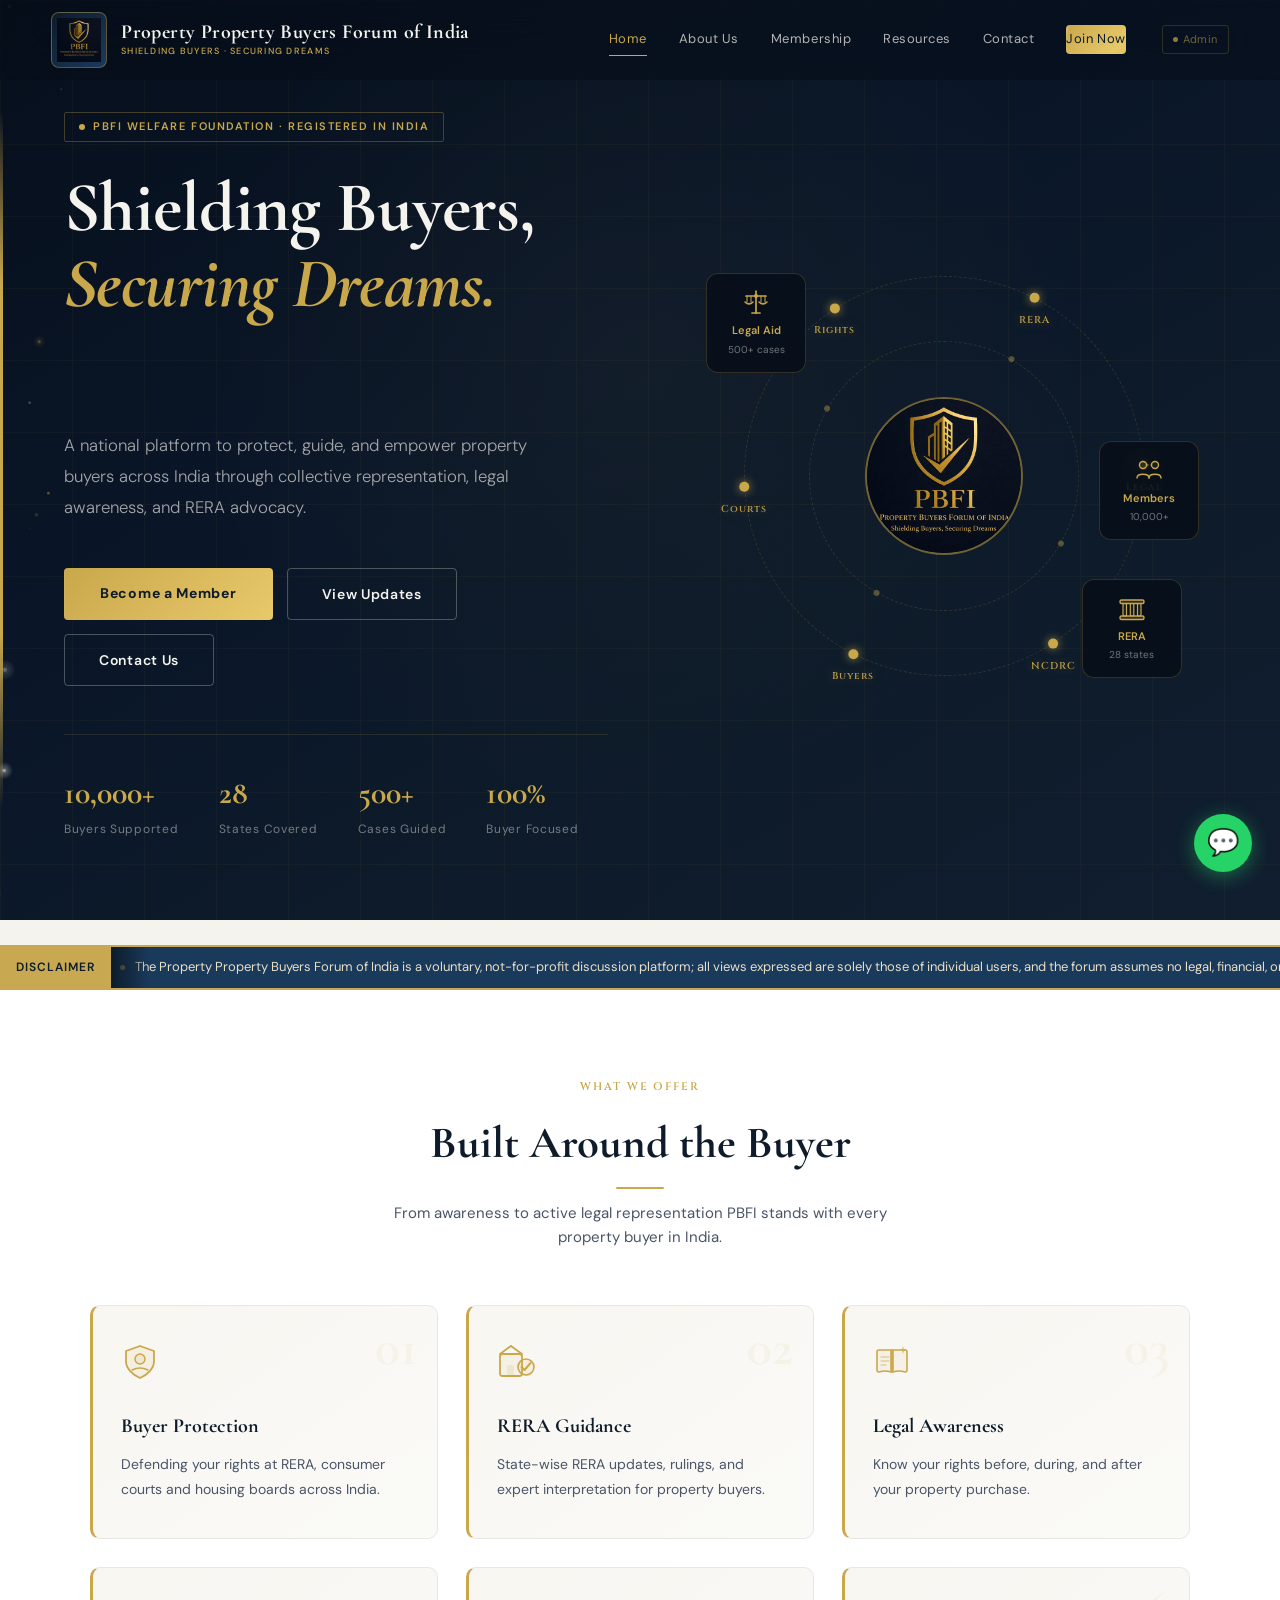
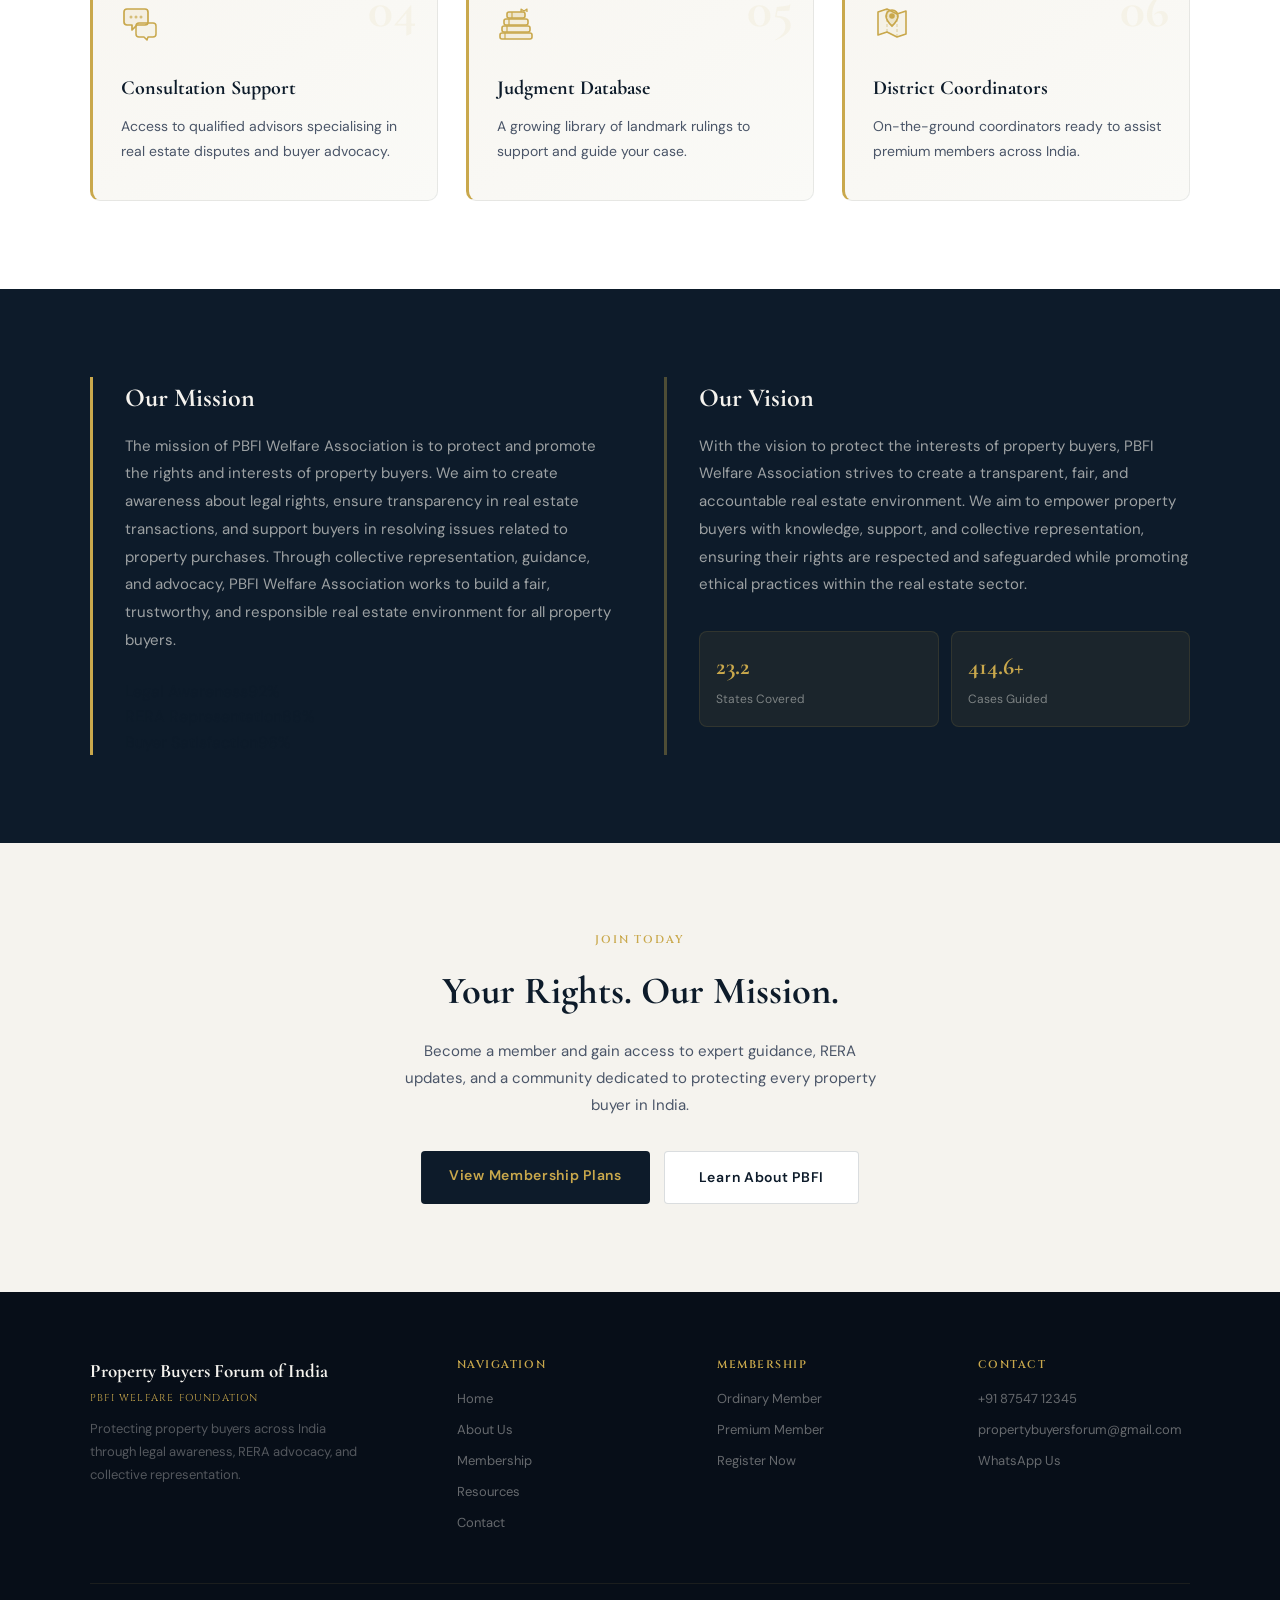
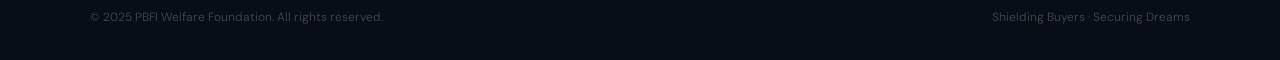
==== index.html @ b0cf288b "fix logo path" ====
<!DOCTYPE html>
<html lang="en">
<head>
  <meta charset="UTF-8">
  <meta name="viewport" content="width=device-width,initial-scale=1.0">
  <title>Property Buyers Forum of India — Shielding Buyers, Securing Dreams | PBFI Welfare Foundation</title>
  <meta name="description" content="Property Buyers Forum of India (PBFI) is India's leading property buyer protection platform. Get RERA guidance, legal awareness, and expert support across 28 states. Join 10,000+ members today.">
  <meta name="keywords" content="buyers forum india, property buyer protection, RERA guidance, real estate legal help, property rights India, PBFI, PBFI welfare foundation, buyer advocacy India">
  <meta name="author" content="PBFI Welfare Foundation">
  <meta name="robots" content="index, follow">
  <link rel="canonical" href="https://www.buyersforumofindia.org/">
  <meta property="og:type" content="website">
  <meta property="og:title" content="Property Buyers Forum of India — Shielding Buyers, Securing Dreams">
  <meta property="og:description" content="India's largest property buyer protection platform. RERA guidance, legal support, and collective representation across 28 states.">
  <meta property="og:url" content="https://www.buyersforumofindia.org/">
  <meta property="og:site_name" content="Property Buyers Forum of India">
  <meta property="og:image" content="https://www.buyersforumofindia.org/images/logo.png">
  <meta name="twitter:card" content="summary_large_image">
  <meta name="twitter:title" content="Property Buyers Forum of India — Shielding Buyers, Securing Dreams">
  <meta name="twitter:description" content="India's largest property buyer protection platform. RERA guidance, legal support across 28 states.">
  <meta name="twitter:image" content="https://www.buyersforumofindia.org/images/logo.png">
  <script type="application/ld+json">
  {"@context":"https://schema.org","@type":"Organization","name":"Property Buyers Forum of India","alternateName":"PBFI","url":"https://www.buyersforumofindia.org","logo":"https://www.buyersforumofindia.org/images/logo.png","description":"India's leading property buyer protection platform providing RERA guidance, legal awareness, and collective representation across 28 states.","foundingDate":"2020","areaServed":"IN","sameAs":[],"contactPoint":{"@type":"ContactPoint","contactType":"Customer Support","telephone":"+91-87547-12345","email":"propertybuyersforum@gmail.com"}}
  </script>
  <link rel="stylesheet" href="style.css">

  <style>
    /* ── HOME PAGE STYLES ── */
    .hero-section{min-height:100vh;display:flex;align-items:center;background:linear-gradient(150deg,#060F1C 0%,#0A1628 40%,#0D1B2A 70%,#111E30 100%);padding:0 clamp(1.5rem,5vw,5rem);position:relative;overflow:hidden}
    #particles-canvas{position:absolute;inset:0;width:100%;height:100%;pointer-events:none;display:block}
    .hero-grid-bg{position:absolute;inset:0;opacity:0.04;background-image:linear-gradient(rgba(201,168,76,1) 1px,transparent 1px),linear-gradient(90deg,rgba(201,168,76,1) 1px,transparent 1px);background-size:72px 72px}
    .hero-gold-bar{position:absolute;left:0;top:12%;bottom:12%;width:3px;background:linear-gradient(180deg,transparent,#C9A84C 25%,#C9A84C 75%,transparent)}
    .hero-inner{width:100%;display:grid;grid-template-columns:1fr 1fr;gap:4rem;align-items:center;padding-top:7rem;padding-bottom:5rem;position:relative;z-index:2}
    .hero-eyebrow{display:inline-flex;align-items:center;gap:8px;border:1px solid rgba(201,168,76,0.3);border-radius:2px;padding:5px 14px;margin-bottom:1.75rem;animation:borderGlow 3s ease-in-out infinite}
    .hero-eyebrow span{width:6px;height:6px;border-radius:50%;background:#C9A84C;animation:pulseDot 2s ease-in-out infinite}
    .hero-eyebrow p{color:#C9A84C;font-size:11px;font-weight:600;letter-spacing:0.14em}
    .hero-title{font-family:'Cormorant Garamond',serif;font-size:clamp(2.6rem,5.5vw,5rem);font-weight:700;color:#F5F3EE;line-height:1.08;letter-spacing:-0.01em;margin-bottom:1.5rem}
    .hero-title-line2{color:#C9A84C;font-style:italic;display:block;min-height:1.2em}
    .cursor{display:inline-block;width:3px;background:#C9A84C;margin-left:2px;animation:blink 0.9s step-end infinite;vertical-align:baseline}
    .hero-subtitle{font-size:clamp(0.92rem,1.5vw,1.05rem);font-weight:300;color:rgba(245,243,238,0.65);line-height:1.85;max-width:500px;margin-bottom:2.75rem}
    .hero-btns{display:flex;gap:14px;flex-wrap:wrap;margin-bottom:3rem}
    .stats-strip{display:flex;gap:2.5rem;flex-wrap:wrap;border-top:1px solid rgba(201,168,76,0.15);padding-top:2rem}
    .stat-value{font-family:'Cormorant Garamond',serif;font-size:clamp(1.6rem,2.5vw,2.2rem);font-weight:700;color:#C9A84C}
    .stat-label{font-size:12px;color:rgba(245,243,238,0.45);letter-spacing:0.06em;margin-top:2px}
    .hero-anim-wrap{display:flex;align-items:center;justify-content:center}
    .hero-anim{position:relative;width:440px;height:440px}
    .ring{position:absolute;top:50%;left:50%;border-radius:50%;border:1px dashed rgba(201,168,76,0.18);transform:translate(-50%,-50%)}
    .ring-outer{width:400px;height:400px}
    .ring-mid{width:270px;height:270px;animation:spinRing 20s linear infinite reverse}
    .ring-dot{position:absolute;width:10px;height:10px;border-radius:50%;background:#C9A84C;top:50%;left:50%;box-shadow:0 0 10px rgba(201,168,76,0.8)}
    .ring-label{position:absolute;top:50%;left:50%;transform:translateX(-50%);font-size:10px;font-weight:600;color:rgba(201,168,76,0.9);letter-spacing:0.1em;white-space:nowrap;margin-top:14px;font-family:'Cinzel',serif;text-shadow:0 0 12px rgba(201,168,76,0.4)}
    .ring-dot-sm{position:absolute;width:6px;height:6px;border-radius:50%;background:rgba(201,168,76,0.4);top:50%;left:50%;transform:translate(-50%,-50%) rotate(var(--angle)) translateY(-135px)}
    .hero-shield{position:absolute;top:50%;left:50%;transform:translate(-50%,-50%);border:2.5px solid rgba(201,168,76,0.55);border-radius:50%;width:158px;height:158px;backdrop-filter:blur(16px);animation:shieldPulse 3.5s ease-in-out infinite,logoFloat 5s ease-in-out infinite;overflow:hidden;background:rgba(7,14,24,0.85);box-shadow:inset 0 0 24px rgba(0,0,0,0.6)}
    .hero-shield img{width:100%;height:100%;object-fit:cover;object-position:center center;border-radius:50%;display:block;filter:brightness(1.05)}
    .float-card{position:absolute;background:rgba(7,14,24,0.88);border:1px solid rgba(201,168,76,0.22);border-radius:12px;padding:14px 18px;text-align:center;backdrop-filter:blur(14px);min-width:100px;transition:border-color 0.3s,box-shadow 0.3s,transform 0.3s}
    .float-card:hover{border-color:rgba(201,168,76,0.6);box-shadow:0 8px 28px rgba(201,168,76,0.2);transform:scale(1.08)!important}
    .float-card-1{top:4%;left:-4%;animation:floatY 4.2s ease-in-out infinite}
    .float-card-2{bottom:4%;right:-4%;animation:floatY 4.2s ease-in-out infinite 1.4s}
    .float-card-3{top:42%;right:-8%;animation:floatY 4.2s ease-in-out infinite 2.8s}
    .float-card-icon{display:flex;align-items:center;justify-content:center;margin-bottom:6px;animation:iconBounce 2.5s ease-in-out infinite}
    .float-card-2 .float-card-icon{animation-delay:0.8s}
    .float-card-3 .float-card-icon{animation-delay:1.6s}

    /* ── ADMIN LINK IN NAVBAR ── */
    .navbar-admin-link {
      display: inline-flex;
      align-items: center;
      gap: 5px;
      color: rgba(201,168,76,0.55) !important;
      font-size: 11px !important;
      font-weight: 600;
      letter-spacing: 0.08em;
      border: 1px solid rgba(201,168,76,0.2);
      border-radius: 3px;
      padding: 5px 10px !important;
      transition: color 0.2s, border-color 0.2s, background 0.2s !important;
      text-decoration: none;
      margin-left: 4px;
    }
    .navbar-admin-link:hover {
      color: #C9A84C !important;
      border-color: rgba(201,168,76,0.5) !important;
      background: rgba(201,168,76,0.07) !important;
    }
    .navbar-admin-dot {
      width: 5px;
      height: 5px;
      border-radius: 50%;
      background: #C9A84C;
      opacity: 0.7;
      display: inline-block;
    }

    /* ── KEYFRAMES needed inline (fallback if animations.js doesn't define them) ── */
    @keyframes borderGlow{0%,100%{border-color:rgba(201,168,76,0.3)}50%{border-color:rgba(201,168,76,0.7)}}
    @keyframes pulseDot{0%,100%{transform:scale(1);opacity:1}50%{transform:scale(1.5);opacity:0.6}}
    @keyframes blink{0%,100%{opacity:1}50%{opacity:0}}
    @keyframes floatY{0%,100%{transform:translateY(0)}50%{transform:translateY(-12px)}}
    @keyframes iconBounce{0%,100%{transform:translateY(0)}50%{transform:translateY(-4px)}}
    @keyframes shieldPulse{0%,100%{box-shadow:0 0 0 0 rgba(201,168,76,0)}50%{box-shadow:0 0 0 12px rgba(201,168,76,0.12)}}
    @keyframes logoFloat{0%,100%{transform:translate(-50%,-50%) translateY(0)}50%{transform:translate(-50%,-50%) translateY(-8px)}}
    @keyframes spinRing{from{transform:translate(-50%,-50%) rotate(0deg)}to{transform:translate(-50%,-50%) rotate(360deg)}}
  </style>
</head>
<body>

<div id="page-transition">
  <div class="pt-logo"><img src="./images/logo.png" alt="PBFI Logo"></div>
  <div class="pt-text">SHIELDING BUYERS · SECURING DREAMS</div>
</div>

<!-- NAVBAR -->
<nav class="navbar">
  <a href="index.html" class="navbar-logo">
    <div class="navbar-logo-icon">
      <img src="./images/logo.png" alt="Property Buyers Forum of India Logo">
    </div>
    <div>
      <div class="navbar-brand-name">Property Property Buyers Forum of India</div>
      <div class="navbar-brand-tag">SHIELDING BUYERS · SECURING DREAMS</div>
    </div>
  </a>
  <div class="navbar-links">
    <a href="index.html" class="active">Home</a>
    <a href="about.html">About Us</a>
    <a href="membership.html">Membership</a>
    <a href="resources.html">Resources</a>
    <a href="contact.html">Contact</a>
    <a href="membership.html" class="navbar-cta">Join Now</a>
    <!-- ── ADMIN BUTTON ── -->
    <a href="admin.html" class="navbar-admin-link" title="Admin Panel">
      <span class="navbar-admin-dot"></span>Admin
    </a>
  </div>
</nav>

<!-- HERO -->
<section class="hero-section">
  <canvas id="particles-canvas"></canvas>
  <div class="hero-grid-bg"></div>
  <div class="hero-gold-bar"></div>

  <div class="hero-inner">
    <div>
      <div class="hero-eyebrow fade-in">
        <span></span><p>PBFI WELFARE FOUNDATION · REGISTERED IN INDIA</p>
      </div>
      <h1 class="hero-title fade-up delay-1">
        Shielding Buyers,<br>
        <em class="hero-title-line2" id="typing-text">Securing Dreams.</em><span class="cursor"></span>
      </h1>
      <p class="hero-subtitle fade-up delay-2">
        A national platform to protect, guide, and empower property buyers across India through collective representation, legal awareness, and RERA advocacy.
      </p>
      <div class="hero-btns fade-up delay-3">
        <a href="membership.html" class="btn btn-gold">Become a Member</a>
        <a href="resources.html" class="btn btn-outline">View Updates</a>
        <a href="contact.html" class="btn btn-outline">Contact Us</a>
      </div>
      <div class="stats-strip fade-up delay-4">
        <div class="stat-item"><div class="stat-value counter" data-target="10000+">0</div><div class="stat-label">Buyers Supported</div></div>
        <div class="stat-item"><div class="stat-value counter" data-target="28">0</div><div class="stat-label">States Covered</div></div>
        <div class="stat-item"><div class="stat-value counter" data-target="500+">0</div><div class="stat-label">Cases Guided</div></div>
        <div class="stat-item"><div class="stat-value counter" data-target="100%">0</div><div class="stat-label">Buyer Focused</div></div>
      </div>
    </div>

    <!-- RIGHT: Orbit with logo -->
    <div class="hero-anim-wrap fade-in delay-3">
      <div class="hero-anim">
        <div class="ring ring-outer">
          <div class="ring-dot" style="--angle:0deg">  <span class="ring-label">RERA</span></div>
          <div class="ring-dot" style="--angle:60deg"> <span class="ring-label">Legal</span></div>
          <div class="ring-dot" style="--angle:120deg"><span class="ring-label">NCDRC</span></div>
          <div class="ring-dot" style="--angle:180deg"><span class="ring-label">Buyers</span></div>
          <div class="ring-dot" style="--angle:240deg"><span class="ring-label">Courts</span></div>
          <div class="ring-dot" style="--angle:300deg"><span class="ring-label">Rights</span></div>
        </div>
        <div class="ring ring-mid">
          <div class="ring-dot-sm" style="--angle:30deg"></div>
          <div class="ring-dot-sm" style="--angle:120deg"></div>
          <div class="ring-dot-sm" style="--angle:210deg"></div>
          <div class="ring-dot-sm" style="--angle:300deg"></div>
        </div>
        <div class="hero-shield">
          <img src="./images/logo.png" alt="PBFI Shield Logo">
        </div>

        <!-- Float Card 1: Legal Aid -->
        <div class="float-card float-card-1">
          <div class="float-card-icon">
            <svg width="28" height="28" viewBox="0 0 28 28" fill="none" xmlns="http://www.w3.org/2000/svg">
              <line x1="14" y1="3" x2="14" y2="25" stroke="#C9A84C" stroke-width="1.7" stroke-linecap="round"/>
              <line x1="4" y1="8" x2="24" y2="8" stroke="#C9A84C" stroke-width="1.7" stroke-linecap="round"/>
              <circle cx="14" cy="8" r="2" fill="#C9A84C"/>
              <line x1="5"  y1="8" x2="5"  y2="14" stroke="#C9A84C" stroke-width="1"/>
              <line x1="9"  y1="8" x2="9"  y2="14" stroke="#C9A84C" stroke-width="1"/>
              <path d="M3 14 Q7 18 11 14" stroke="#C9A84C" stroke-width="1.5" fill="rgba(201,168,76,0.13)" stroke-linecap="round"/>
              <line x1="19" y1="8" x2="19" y2="14" stroke="#C9A84C" stroke-width="1"/>
              <line x1="23" y1="8" x2="23" y2="14" stroke="#C9A84C" stroke-width="1"/>
              <path d="M17 14 Q21 18 25 14" stroke="#C9A84C" stroke-width="1.5" fill="rgba(201,168,76,0.13)" stroke-linecap="round"/>
              <line x1="10" y1="25" x2="18" y2="25" stroke="#C9A84C" stroke-width="1.7" stroke-linecap="round"/>
            </svg>
          </div>
          <div style="font-size:11px;font-weight:600;color:#C9A84C">Legal Aid</div>
          <div style="font-size:10px;color:rgba(245,243,238,0.45);margin-top:2px">500+ cases</div>
        </div>

        <!-- Float Card 2: RERA -->
        <div class="float-card float-card-2">
          <div class="float-card-icon">
            <svg width="28" height="28" viewBox="0 0 28 28" fill="none" xmlns="http://www.w3.org/2000/svg">
              <rect x="2"  y="6"  width="24" height="3.5" rx="1.5" fill="rgba(201,168,76,0.2)" stroke="#C9A84C" stroke-width="1.4"/>
              <rect x="2"  y="22" width="24" height="3.5" rx="1.5" fill="rgba(201,168,76,0.2)" stroke="#C9A84C" stroke-width="1.4"/>
              <rect x="5"  y="9.5" width="3.5" height="12.5" rx="1" fill="rgba(201,168,76,0.1)" stroke="#C9A84C" stroke-width="1.2"/>
              <rect x="12.3" y="9.5" width="3.5" height="12.5" rx="1" fill="rgba(201,168,76,0.1)" stroke="#C9A84C" stroke-width="1.2"/>
              <rect x="19.5" y="9.5" width="3.5" height="12.5" rx="1" fill="rgba(201,168,76,0.1)" stroke="#C9A84C" stroke-width="1.2"/>
            </svg>
          </div>
          <div style="font-size:11px;font-weight:600;color:#C9A84C">RERA</div>
          <div style="font-size:10px;color:rgba(245,243,238,0.45);margin-top:2px">28 states</div>
        </div>

        <!-- Float Card 3: Members -->
        <div class="float-card float-card-3">
          <div class="float-card-icon">
            <svg width="28" height="28" viewBox="0 0 28 28" fill="none" xmlns="http://www.w3.org/2000/svg">
              <circle cx="8" cy="9" r="3.5" stroke="#C9A84C" stroke-width="1.4" fill="rgba(201,168,76,0.1)"/>
              <path d="M2 22 C2 17 14 17 14 22" stroke="#C9A84C" stroke-width="1.4" stroke-linecap="round" fill="none"/>
              <circle cx="20" cy="9" r="3.5" stroke="#C9A84C" stroke-width="1.4" fill="rgba(201,168,76,0.1)"/>
              <path d="M14 22 C14 17 26 17 26 22" stroke="#C9A84C" stroke-width="1.4" stroke-linecap="round" fill="none"/>
              <line x1="11.5" y1="9" x2="16.5" y2="9" stroke="#C9A84C" stroke-width="1" stroke-dasharray="2 2"/>
            </svg>
          </div>
          <div style="font-size:11px;font-weight:600;color:#C9A84C">Members</div>
          <div style="font-size:10px;color:rgba(245,243,238,0.45);margin-top:2px">10,000+</div>
        </div>
      </div>
    </div>
  </div>
</section>

<style>
  .ticker-wrap {
    width: 100%;
    background: #1a3a5c;
    border-top: 2px solid #c8a951;
    border-bottom: 2px solid #c8a951;
    padding: 10px 0;
    overflow: hidden;
    position: relative;
  }
  .ticker-label {
    position: absolute;
    left: 0; top: 0;
    height: 100%;
    background: #c8a951;
    color: #0D1B2A;
    font-size: 12px;
    font-weight: 600;
    letter-spacing: 0.08em;
    padding: 0 16px;
    display: flex;
    align-items: center;
    z-index: 2;
    text-transform: uppercase;
    white-space: nowrap;
  }
  .ticker-fade-left {
    position: absolute;
    left: 110px; top: 0;
    width: 40px; height: 100%;
    background: linear-gradient(to right, #0D1B2A, transparent);
    z-index: 1;
  }
  .ticker-track {
    display: flex;
    white-space: nowrap;
    animation: ticker-scroll 8s linear infinite;
    padding-left: 120px;
  }
  .ticker-track:hover { animation-play-state: paused; }
  .ticker-text {
    font-size: 13px;
    color: #e8dfc8;
    padding-right: 80px;
    display: inline-flex;
    align-items: center;
  }
  .ticker-dot {
    display: inline-block;
    width: 5px; height: 5px;
    background: #c8a951;
    border-radius: 50%;
    margin-right: 10px;
    flex-shrink: 0;
  }
  @keyframes ticker-scroll {
    0%   { transform: translateX(0); }
    100% { transform: translateX(-50%); }
  }
</style>
<br>
<div class="ticker-wrap">
  <div class="ticker-label">Disclaimer</div>
  <div class="ticker-fade-left"></div>
  <div class="ticker-track">
    <span class="ticker-text">
      <span class="ticker-dot"></span>
      The Property Property Buyers Forum of India is a voluntary, not-for-profit discussion platform; all views expressed are solely those of individual users, and the forum assumes no legal, financial, or other liability arising from reliance on such information.
    </span>
    <span class="ticker-text">
      <span class="ticker-dot"></span>
      The Property Property Buyers Forum of India is a voluntary, not-for-profit discussion platform; all views expressed are solely those of individual users, and the forum assumes no legal, financial, or other liability arising from reliance on such information.
    </span>
  </div>
</div>

<!-- WHAT WE OFFER -->
<section class="section section-white">
  <div class="section-inner">
    <div class="section-header reveal">
      <span class="eyebrow">WHAT WE OFFER</span>
      <h2>Built Around the Buyer</h2>
      <p>From awareness to active legal representation PBFI stands with every property buyer in India.</p>
    </div>
    <div class="grid-auto">

      <div class="glow-card card-gold-left reveal reveal-d1">
        <span class="card-num">01</span>
        <div class="card-icon">
          <svg width="38" height="38" viewBox="0 0 38 38" fill="none" xmlns="http://www.w3.org/2000/svg">
            <path d="M19 4 L33 9 V19 C33 27 26 33 19 36 C12 33 5 27 5 19 V9 Z" fill="rgba(201,168,76,0.1)" stroke="#C9A84C" stroke-width="1.8" stroke-linejoin="round"/>
            <circle cx="19" cy="17" r="5" stroke="#C9A84C" stroke-width="1.5" fill="rgba(201,168,76,0.12)"/>
            <path d="M11 28 Q19 24 27 28" stroke="#C9A84C" stroke-width="1.5" stroke-linecap="round" fill="none"/>
          </svg>
        </div>
        <div class="card-title">Buyer Protection</div>
        <p class="card-desc">Defending your rights at RERA, consumer courts and housing boards across India.</p>
      </div>

      <div class="glow-card card-gold-left reveal reveal-d2">
        <span class="card-num">02</span>
        <div class="card-icon">
          <svg width="38" height="38" viewBox="0 0 38 38" fill="none" xmlns="http://www.w3.org/2000/svg">
            <rect x="3"  y="12" width="22" height="22" rx="2.5" fill="rgba(201,168,76,0.08)" stroke="#C9A84C" stroke-width="1.8"/>
            <line x1="3"  y1="12" x2="14" y2="4"  stroke="#C9A84C" stroke-width="1.8" stroke-linecap="round"/>
            <line x1="25" y1="12" x2="14" y2="4"  stroke="#C9A84C" stroke-width="1.8" stroke-linecap="round"/>
            <rect x="10" y="23" width="7"  height="11" rx="1.5" fill="rgba(201,168,76,0.15)"/>
            <circle cx="29" cy="25" r="8" fill="rgba(201,168,76,0.1)" stroke="#C9A84C" stroke-width="1.6"/>
            <path d="M24.5 25 L27.5 28 L33.5 21" stroke="#C9A84C" stroke-width="2" stroke-linecap="round" stroke-linejoin="round" fill="none"/>
          </svg>
        </div>
        <div class="card-title">RERA Guidance</div>
        <p class="card-desc">State-wise RERA updates, rulings, and expert interpretation for property buyers.</p>
      </div>

      <div class="glow-card card-gold-left reveal reveal-d3">
        <span class="card-num">03</span>
        <div class="card-icon">
          <svg width="38" height="38" viewBox="0 0 38 38" fill="none" xmlns="http://www.w3.org/2000/svg">
            <path d="M4 10 Q4 8 6 8 L18 8 L18 30 Q12 28 6 30 Q4 30 4 28 Z" fill="rgba(201,168,76,0.08)" stroke="#C9A84C" stroke-width="1.6" stroke-linejoin="round"/>
            <path d="M34 10 Q34 8 32 8 L20 8 L20 30 Q26 28 32 30 Q34 30 34 28 Z" fill="rgba(201,168,76,0.08)" stroke="#C9A84C" stroke-width="1.6" stroke-linejoin="round"/>
            <line x1="19" y1="8" x2="19" y2="30" stroke="#C9A84C" stroke-width="1.8" stroke-linecap="round"/>
            <line x1="8"  y1="15" x2="16" y2="15" stroke="#C9A84C" stroke-width="1.1" stroke-linecap="round" opacity="0.7"/>
            <line x1="8"  y1="19" x2="16" y2="19" stroke="#C9A84C" stroke-width="1.1" stroke-linecap="round" opacity="0.7"/>
            <line x1="8"  y1="23" x2="13" y2="23" stroke="#C9A84C" stroke-width="1.1" stroke-linecap="round" opacity="0.7"/>
            <path d="M30 4 L31 7 L34 8 L31 9 L30 12 L29 9 L26 8 L29 7 Z" fill="#C9A84C" opacity="0.6"/>
          </svg>
        </div>
        <div class="card-title">Legal Awareness</div>
        <p class="card-desc">Know your rights before, during, and after your property purchase.</p>
      </div>

      <div class="glow-card card-gold-left reveal reveal-d1">
        <span class="card-num">04</span>
        <div class="card-icon">
          <svg width="38" height="38" viewBox="0 0 38 38" fill="none" xmlns="http://www.w3.org/2000/svg">
            <path d="M3 8 Q3 5 6 5 L24 5 Q27 5 27 8 V18 Q27 21 24 21 L16 21 L11 26 L11 21 L6 21 Q3 21 3 18 Z" fill="rgba(201,168,76,0.1)" stroke="#C9A84C" stroke-width="1.7" stroke-linejoin="round"/>
            <path d="M15 22 Q15 19 18 19 L32 19 Q35 19 35 22 V30 Q35 33 32 33 L27 33 L27 33 L26 36 L23 33 L18 33 Q15 33 15 30 Z" fill="rgba(201,168,76,0.06)" stroke="#C9A84C" stroke-width="1.5" stroke-linejoin="round"/>
            <circle cx="10" cy="13" r="1.5" fill="#C9A84C" opacity="0.7"/>
            <circle cx="15" cy="13" r="1.5" fill="#C9A84C" opacity="0.7"/>
            <circle cx="20" cy="13" r="1.5" fill="#C9A84C" opacity="0.7"/>
          </svg>
        </div>
        <div class="card-title">Consultation Support</div>
        <p class="card-desc">Access to qualified advisors specialising in real estate disputes and buyer advocacy.</p>
      </div>

      <div class="glow-card card-gold-left reveal reveal-d2">
        <span class="card-num">05</span>
        <div class="card-icon">
          <svg width="38" height="38" viewBox="0 0 38 38" fill="none" xmlns="http://www.w3.org/2000/svg">
            <rect x="3"  y="29" width="32" height="6" rx="2" fill="rgba(201,168,76,0.12)" stroke="#C9A84C" stroke-width="1.6"/>
            <line x1="8" y1="29" x2="8" y2="35" stroke="#C9A84C" stroke-width="1.2"/>
            <rect x="5"  y="22" width="28" height="6" rx="2" fill="rgba(201,168,76,0.12)" stroke="#C9A84C" stroke-width="1.6"/>
            <line x1="10" y1="22" x2="10" y2="28" stroke="#C9A84C" stroke-width="1.2"/>
            <rect x="7"  y="15" width="24" height="6" rx="2" fill="rgba(201,168,76,0.12)" stroke="#C9A84C" stroke-width="1.6"/>
            <line x1="12" y1="15" x2="12" y2="21" stroke="#C9A84C" stroke-width="1.2"/>
            <rect x="10" y="8"  width="18" height="6" rx="2" fill="rgba(201,168,76,0.22)" stroke="#C9A84C" stroke-width="1.6"/>
            <line x1="15" y1="8" x2="15" y2="14" stroke="#C9A84C" stroke-width="1.2"/>
            <path d="M24 8 L24 5 L27 7 L30 5 L30 8" stroke="#C9A84C" stroke-width="1.2" fill="rgba(201,168,76,0.25)" stroke-linejoin="round"/>
          </svg>
        </div>
        <div class="card-title">Judgment Database</div>
        <p class="card-desc">A growing library of landmark rulings to support and guide your case.</p>
      </div>

      <div class="glow-card card-gold-left reveal reveal-d3">
        <span class="card-num">06</span>
        <div class="card-icon">
          <svg width="38" height="38" viewBox="0 0 38 38" fill="none" xmlns="http://www.w3.org/2000/svg">
            <path d="M5 8 L14 5 L24 10 L33 7 L33 30 L24 33 L14 28 L5 31 Z" fill="rgba(201,168,76,0.07)" stroke="#C9A84C" stroke-width="1.6" stroke-linejoin="round"/>
            <line x1="14" y1="5"  x2="14" y2="28" stroke="#C9A84C" stroke-width="1" stroke-dasharray="3 2" opacity="0.5"/>
            <line x1="24" y1="10" x2="24" y2="33" stroke="#C9A84C" stroke-width="1" stroke-dasharray="3 2" opacity="0.5"/>
            <path d="M19 6 C15.5 6 13 9 13 12 C13 16.5 19 22 19 22 C19 22 25 16.5 25 12 C25 9 22.5 6 19 6 Z" fill="rgba(201,168,76,0.2)" stroke="#C9A84C" stroke-width="1.7"/>
            <circle cx="19" cy="12" r="2.8" fill="#C9A84C"/>
          </svg>
        </div>
        <div class="card-title">District Coordinators</div>
        <p class="card-desc">On-the-ground coordinators ready to assist premium members across India.</p>
      </div>

    </div>
  </div>
</section>

<!-- MISSION & VISION -->
<section class="section section-navy">
  <div class="section-inner">
    <div class="grid-2" style="gap:3rem">
      <div class="reveal reveal-left" style="border-left:3px solid #C9A84C;padding-left:2rem">
        <h3 style="font-family:'Cormorant Garamond',serif;font-size:26px;color:#F5F3EE;margin-bottom:14px">Our Mission</h3>
        <p style="font-size:15px;color:rgba(245,243,238,0.62);line-height:1.85">The mission of PBFI Welfare Association is to protect and promote the rights and interests of property buyers. We aim to create awareness about legal rights, ensure transparency in real estate transactions, and support buyers in resolving issues related to property purchases. Through collective representation, guidance, and advocacy, PBFI Welfare Association works to build a fair, trustworthy, and responsible real estate environment for all property buyers.</p>
        <div style="margin-top:1.5rem">
          <div class="progress-wrap">
            <div class="progress-label"><span>Legal Awareness</span><span>92%</span></div>
            <div class="progress-track"><div class="progress-bar-fill" data-width="92"></div></div>
          </div>
          <div class="progress-wrap">
            <div class="progress-label"><span>RERA Representation</span><span>88%</span></div>
            <div class="progress-track"><div class="progress-bar-fill" data-width="88"></div></div>
          </div>
          <div class="progress-wrap">
            <div class="progress-label"><span>Buyer Satisfaction</span><span>96%</span></div>
            <div class="progress-track"><div class="progress-bar-fill" data-width="96"></div></div>
          </div>
        </div>
      </div>
      <div class="reveal reveal-right" style="border-left:3px solid rgba(201,168,76,0.35);padding-left:2rem">
        <h3 style="font-family:'Cormorant Garamond',serif;font-size:26px;color:#F5F3EE;margin-bottom:14px">Our Vision</h3>
        <p style="font-size:15px;color:rgba(245,243,238,0.62);line-height:1.85">With the vision to protect the interests of property buyers, PBFI Welfare Association strives to create a transparent, fair, and accountable real estate environment. We aim to empower property buyers with knowledge, support, and collective representation, ensuring their rights are respected and safeguarded while promoting ethical practices within the real estate sector.</p>
        <div style="margin-top:2rem;display:grid;grid-template-columns:1fr 1fr;gap:12px">
          <div style="background:rgba(201,168,76,0.08);border-radius:8px;padding:1rem;border:1px solid rgba(201,168,76,0.12)">
            <div style="font-family:'Cormorant Garamond',timserif;font-size:24px;color:#C9A84C;font-weight:700" class="counter" data-target="28">0</div>
            <div style="font-size:12px;color:rgba(245,243,238,0.45);margin-top:4px">States Covered</div>
          </div>
          <div style="background:rgba(201,168,76,0.08);border-radius:8px;padding:1rem;border:1px solid rgba(201,168,76,0.12)">
            <div style="font-family:'Cormorant Garamond',serif;font-size:24px;color:#C9A84C;font-weight:700" class="counter" data-target="500+">0</div>
            <div style="font-size:12px;color:rgba(245,243,238,0.45);margin-top:4px">Cases Guided</div>
          </div>
        </div>
      </div>
    </div>
  </div>
</section>

<!-- CTA -->
<section class="section section-cream">
  <div class="section-inner" style="text-align:center">
    <div class="reveal">
      <span class="eyebrow" style="font-family:'Cinzel',serif;color:#C9A84C;font-size:11px;letter-spacing:0.18em;font-weight:600;display:block;margin-bottom:12px">JOIN TODAY</span>
      <h2 style="font-family:'Cormorant Garamond',serif;font-size:clamp(1.9rem,3vw,3rem);margin-bottom:1rem">Your Rights. Our Mission.</h2>
      <p style="font-size:15px;color:#4A5568;max-width:480px;margin:0 auto 2rem;line-height:1.8">Become a member and gain access to expert guidance, RERA updates, and a community dedicated to protecting every property buyer in India.</p>
      <div style="display:flex;gap:14px;justify-content:center;flex-wrap:wrap">
        <a href="membership.html" class="btn btn-navy">View Membership Plans</a>
        <a href="about.html" class="btn" style="background:#fff;color:#0D1B2A;border:1px solid rgba(13,27,42,0.15);padding:14px 34px;font-size:14px;font-weight:600;border-radius:4px">Learn About PBFI</a>
      </div>
    </div>
  </div>
</section>

<!-- FOOTER -->
<footer class="footer">
  <div class="footer-top">
    <div>
      <div class="footer-brand-name">Property Buyers Forum of India</div>
      <span class="footer-brand-tag">PBFI WELFARE FOUNDATION</span>
      <p class="footer-brand-desc">Protecting property buyers across India through legal awareness, RERA advocacy, and collective representation.</p>
    </div>
    <div class="footer-col"><h5>Navigation</h5><a href="index.html">Home</a><a href="about.html">About Us</a><a href="membership.html">Membership</a><a href="resources.html">Resources</a><a href="contact.html">Contact</a></div>
    <div class="footer-col"><h5>Membership</h5><a href="membership.html">Ordinary Member</a><a href="membership.html">Premium Member</a><a href="membership.html#register">Register Now</a></div>
    <div class="footer-col"><h5>Contact</h5><a href="tel:+918754712345">+91 87547 12345</a><a href="mailto:propertybuyersforum@gmail.com">propertybuyersforum@gmail.com</a><a href="https://wa.me/918754712345" target="_blank">WhatsApp Us</a></div>
  </div>
  <div class="footer-bottom">
    <span>© 2025 PBFI Welfare Foundation. All rights reserved.</span>
    <span>Shielding Buyers · Securing Dreams</span>
  </div>
</footer>

<a href="https://wa.me/918754712345" class="whatsapp-float" target="_blank" aria-label="Chat on WhatsApp">💬</a>

<!-- ══════════════════════════════════════════
     PERSISTENT PARTICLE ENGINE
     Runs its own RAF loop — never stops.
     Falls back gracefully if animations.js
     also tries to draw particles (it checks
     for an existing loop via window._PBFIPFX).
═══════════════════════════════════════════ -->
<script>
(function () {
  'use strict';

  var canvas = document.getElementById('particles-canvas');
  if (!canvas) return;
  var ctx = canvas.getContext('2d');

  /* ── Resize ── */
  function resize() {
    canvas.width  = canvas.offsetWidth  || window.innerWidth;
    canvas.height = canvas.offsetHeight || window.innerHeight;
  }
  resize();
  window.addEventListener('resize', resize);

  /* ── Particle config ── */
  var PARTICLE_COUNT = 90;
  var GOLD = 'rgba(201,168,76,';
  var particles = [];

  function randomBetween(a, b) { return a + Math.random() * (b - a); }

  function Particle() {
    this.reset(true);
  }

  Particle.prototype.reset = function (randomY) {
    this.x     = randomBetween(0, canvas.width);
    this.y     = randomY ? randomBetween(0, canvas.height) : canvas.height + 4;
    this.r     = randomBetween(0.8, 2.4);
    this.speed = randomBetween(0.18, 0.55);
    this.drift = randomBetween(-0.15, 0.15);
    this.alpha = randomBetween(0.08, 0.55);
    this.fade  = randomBetween(0.001, 0.004) * (Math.random() > 0.5 ? 1 : -1);
    this.minA  = 0.05;
    this.maxA  = 0.6;
  };

  Particle.prototype.update = function () {
    this.y     -= this.speed;
    this.x     += this.drift;
    this.alpha += this.fade;
    if (this.alpha > this.maxA || this.alpha < this.minA) this.fade *= -1;
    if (this.y < -6) this.reset(false);
  };

  Particle.prototype.draw = function () {
    ctx.beginPath();
    ctx.arc(this.x, this.y, this.r, 0, Math.PI * 2);
    ctx.fillStyle = GOLD + this.alpha + ')';
    ctx.fill();
  };

  /* ── Initialise pool ── */
  for (var i = 0; i < PARTICLE_COUNT; i++) {
    particles.push(new Particle());
  }

  /* ── Render loop — uses RAF so it always matches display refresh ── */
  function loop() {
    ctx.clearRect(0, 0, canvas.width, canvas.height);
    for (var j = 0; j < particles.length; j++) {
      particles[j].update();
      particles[j].draw();
    }
    requestAnimationFrame(loop);
  }

  /* Flag so external scripts know the loop is already running */
  window._PBFIPFX = true;
  loop();
})();
</script>

<script src="animations.js"></script>
</body>
</html>
---- style.css ----
/* ================================================================
   BFI WEBSITE — SHARED / GLOBAL STYLES
   Page-specific styles live inside each HTML file's <style> block.
   ================================================================ */

@import url('https://fonts.googleapis.com/css2?family=Cormorant+Garamond:ital,wght@0,400;0,500;0,600;0,700;1,400;1,600;1,700&family=DM+Sans:ital,opsz,wght@0,9..40,300;0,9..40,400;0,9..40,500;0,9..40,600;1,9..40,300&family=Cinzel:wght@400;500;600;700&display=swap');
*,*::before,*::after{box-sizing:border-box;margin:0;padding:0}
html{scroll-behavior:smooth;font-size:16px}
body{font-family:'DM Sans',sans-serif;background:#F5F3EE;color:#0D1B2A;line-height:1.6;overflow-x:hidden}
a{text-decoration:none;color:inherit}
img{max-width:100%;display:block}
ul{list-style:none}
button{cursor:pointer;font-family:'DM Sans',sans-serif}
::-webkit-scrollbar{width:5px}
::-webkit-scrollbar-track{background:#0D1B2A}
::-webkit-scrollbar-thumb{background:#C9A84C;border-radius:3px}
:root{
  --navy:#0D1B2A;--navy-deep:#070E18;--navy-mid:#1B3A5C;
  --gold:#C9A84C;--gold-light:#E8C96A;
  --cream:#F5F3EE;--white:#fff;--text-muted:#4A5568;
  --border:rgba(13,27,42,0.1);
  --ease-expo:cubic-bezier(0.16,1,0.3,1);
  --ease-quart:cubic-bezier(0.25,1,0.5,1);
  --ease-spring:cubic-bezier(0.34,1.56,0.64,1);
}
#page-transition{position:fixed;inset:0;z-index:9000;background:linear-gradient(135deg,#070E18 0%,#0D1B2A 60%,#1B3A5C 100%);transform:scaleY(1);transform-origin:bottom;transition:transform 0.6s cubic-bezier(0.16,1,0.3,1);pointer-events:none;display:flex;align-items:center;justify-content:center;flex-direction:column;gap:16px}
#page-transition .pt-logo{width:90px;height:90px;animation:ptLogoSpin 0.9s cubic-bezier(0.34,1.56,0.64,1) both}
#page-transition .pt-logo img{width:100%;height:100%;object-fit:contain;filter:drop-shadow(0 0 20px rgba(201,168,76,0.6))}
#page-transition .pt-text{font-family:'Cinzel',serif;font-size:12px;font-weight:600;color:#C9A84C;letter-spacing:0.25em;opacity:0;animation:fadeIn 0.5s ease 0.4s both}
@keyframes fadeUp{from{opacity:0;transform:translateY(32px)}to{opacity:1;transform:translateY(0)}}
@keyframes fadeIn{from{opacity:0}to{opacity:1}}
@keyframes scaleIn{from{opacity:0;transform:scale(0.92)}to{opacity:1;transform:scale(1)}}
@keyframes shimmer{0%{background-position:-400px 0}100%{background-position:400px 0}}
@keyframes spinRing{from{transform:translate(-50%,-50%) rotate(0deg)}to{transform:translate(-50%,-50%) rotate(360deg)}}
@keyframes floatY{0%,100%{transform:translateY(0)}50%{transform:translateY(-12px)}}
@keyframes pulseDot{0%,100%{box-shadow:0 0 0 0 rgba(201,168,76,0.5)}50%{box-shadow:0 0 0 10px rgba(201,168,76,0)}}
@keyframes shieldPulse{0%,100%{box-shadow:0 0 0 0 rgba(201,168,76,0.25),0 0 40px rgba(201,168,76,0.06)}50%{box-shadow:0 0 0 28px rgba(201,168,76,0),0 0 60px rgba(201,168,76,0.14)}}
@keyframes borderGlow{0%,100%{border-color:rgba(201,168,76,0.2)}50%{border-color:rgba(201,168,76,0.6)}}
@keyframes blink{0%,100%{opacity:1}50%{opacity:0}}
@keyframes ptLogoSpin{from{opacity:0;transform:scale(0.5) rotate(-30deg)}to{opacity:1;transform:scale(1) rotate(0deg)}}
@keyframes joinPulse{0%,100%{box-shadow:0 0 0 0 rgba(201,168,76,0.5)}60%{box-shadow:0 0 0 14px rgba(201,168,76,0)}}
@keyframes goldSweep{0%{background-position:200% center}100%{background-position:-200% center}}
@keyframes iconBounce{0%,100%{transform:translateY(0) scale(1)}50%{transform:translateY(-6px) scale(1.15)}}
@keyframes rotateBadge{from{transform:translate(-50%,-50%) rotate(0deg)}to{transform:translate(-50%,-50%) rotate(360deg)}}
@keyframes logoFloat{0%,100%{transform:translate(-50%,-50%)}50%{transform:translate(-50%,-54%)}}
@keyframes cardLineReveal{from{transform:scaleX(0)}to{transform:scaleX(1)}}
.reveal{opacity:0;transform:translateY(36px);transition:opacity 0.85s var(--ease-quart),transform 0.85s var(--ease-quart)}
.reveal.reveal-left{transform:translateX(-50px)}
.reveal.reveal-right{transform:translateX(50px)}
.reveal.reveal-scale{transform:scale(0.9)}
.reveal.revealed{opacity:1;transform:none}
.reveal-d1{transition-delay:0.08s}
.reveal-d2{transition-delay:0.18s}
.reveal-d3{transition-delay:0.28s}
.reveal-d4{transition-delay:0.38s}
.reveal-d5{transition-delay:0.48s}
.fade-up{animation:fadeUp 0.7s var(--ease-quart) both}
.fade-in{animation:fadeIn 0.6s ease both}
.scale-in{animation:scaleIn 0.6s var(--ease-quart) both}
.delay-1{animation-delay:0.12s}
.delay-2{animation-delay:0.26s}
.delay-3{animation-delay:0.42s}
.delay-4{animation-delay:0.58s}
.delay-5{animation-delay:0.74s}
.navbar{position:fixed;top:0;left:0;right:0;z-index:500;height:80px;display:flex;align-items:center;justify-content:space-between;padding:0 clamp(1.25rem,4vw,4rem);background:rgba(7,14,24,0.55);backdrop-filter:blur(20px);border-bottom:1px solid transparent;transition:background 0.4s,border-color 0.4s,box-shadow 0.4s}
.navbar-scrolled{background:rgba(7,14,24,0.97)!important;border-bottom-color:rgba(201,168,76,0.2)!important;box-shadow:0 4px 30px rgba(0,0,0,0.4)!important}
.navbar-logo{display:flex;align-items:center;gap:14px;text-decoration:none}
.navbar-logo-icon{width:56px;height:56px;border-radius:8px;background:linear-gradient(135deg,#0D1B2A,#1B3A5C);border:1.5px solid rgba(201,168,76,0.4);display:flex;align-items:center;justify-content:center;flex-shrink:0;overflow:hidden;padding:5px;transition:transform 0.3s var(--ease-spring),box-shadow 0.3s,border-color 0.3s}
.navbar-logo:hover .navbar-logo-icon{transform:scale(1.08) rotate(-3deg);box-shadow:0 4px 20px rgba(201,168,76,0.45);border-color:rgba(201,168,76,0.8)}
.navbar-logo-icon img{width:100%;height:100%;object-fit:contain}
.navbar-brand-name{font-family:'Cormorant Garamond',serif;font-size:20px;font-weight:700;color:#F5F3EE;letter-spacing:0.02em;line-height:1.2}
.navbar-brand-tag{font-family:'DM Sans',sans-serif;font-size:9px;color:#C9A84C;letter-spacing:0.14em;font-weight:500}
.navbar-links{display:flex;align-items:center;gap:2rem}
.navbar-links a{font-size:13px;font-weight:400;color:rgba(245,243,238,0.72);letter-spacing:0.04em;padding:4px 0;position:relative;transition:color 0.25s}
.navbar-links a::after{content:'';position:absolute;bottom:-2px;left:0;right:0;height:1px;background:#C9A84C;transform:scaleX(0);transform-origin:right;transition:transform 0.3s var(--ease-expo)}
.navbar-links a:hover{color:#C9A84C}
.navbar-links a:hover::after,.navbar-links a.active::after{transform:scaleX(1);transform-origin:left}
.navbar-links a.active{color:#C9A84C}
.navbar-cta{background:linear-gradient(135deg,#C9A84C,#E8C96A,#C9A84C)!important;background-size:200% auto!important;color:#0D1B2A!important;border:none;border-radius:4px;padding:12px 22px;font-size:13px;font-weight:600;letter-spacing:0.06em;animation:joinPulse 2.5s ease-in-out infinite,goldSweep 3s linear infinite;transition:transform 0.25s var(--ease-spring),box-shadow 0.25s;position:relative;overflow:hidden}
.navbar-cta::before{content:'';position:absolute;inset:0;background:rgba(255,255,255,0.15);transform:translateX(-100%) skewX(-15deg);transition:transform 0.5s ease}
.navbar-cta:hover::before{transform:translateX(150%) skewX(-15deg)}
.navbar-cta:hover{transform:translateY(-3px) scale(1.05)!important;box-shadow:0 8px 28px rgba(201,168,76,0.55)!important;animation:none!important;color:#0D1B2A!important}
.navbar-cta::after{display:none!important}
.page-hero{background:linear-gradient(150deg,#060F1C 0%,#0A1628 50%,#0D1B2A 100%);padding:9rem clamp(1.5rem,5vw,5rem) 5rem;position:relative;overflow:hidden}
.page-hero-bg{position:absolute;inset:0;opacity:0.04;background-image:linear-gradient(rgba(201,168,76,1) 1px,transparent 1px),linear-gradient(90deg,rgba(201,168,76,1) 1px,transparent 1px);background-size:72px 72px}
.page-hero-bar{position:absolute;left:0;top:10%;bottom:10%;width:3px;background:linear-gradient(180deg,transparent,#C9A84C 30%,#C9A84C 70%,transparent)}
.page-hero-inner{max-width:1100px;margin:0 auto;position:relative;z-index:1}
.page-hero-eyebrow{display:inline-flex;align-items:center;gap:8px;border:1px solid rgba(201,168,76,0.3);border-radius:2px;padding:5px 14px;margin-bottom:1.25rem;animation:borderGlow 3s ease-in-out infinite}
.page-hero-eyebrow span{width:6px;height:6px;border-radius:50%;background:#C9A84C;animation:pulseDot 2s infinite}
.page-hero-eyebrow p{color:#C9A84C;font-size:11px;font-weight:600;letter-spacing:0.14em;font-family:'Cinzel',serif}
.page-hero h1{font-family:'Cormorant Garamond',serif;font-size:clamp(2rem,5vw,3.8rem);color:#F5F3EE;line-height:1.1;margin-bottom:1rem}
.page-hero h1 em{color:#C9A84C;font-style:italic}
.page-hero .subtitle{font-size:clamp(0.95rem,1.8vw,1.1rem);font-weight:300;color:rgba(245,243,238,0.6);max-width:560px;line-height:1.8}
.section{padding:5.5rem clamp(1.5rem,5vw,5rem)}
.section-white{background:#fff}
.section-cream{background:#F5F3EE}
.section-navy{background:#0D1B2A}
.section-inner{max-width:1100px;margin:0 auto}
.section-header{text-align:center;margin-bottom:3.5rem}
.section-header .eyebrow{font-family:'Cinzel',serif;color:#C9A84C;font-size:11px;letter-spacing:0.18em;font-weight:600;margin-bottom:12px;display:block}
.section-header h2{font-family:'Cormorant Garamond',serif;font-size:clamp(1.9rem,3.5vw,3rem);color:#0D1B2A;position:relative;display:inline-block}
.section-header h2::after{content:'';position:absolute;bottom:-10px;left:50%;transform:translateX(-50%);height:2px;width:48px;background:#C9A84C;border-radius:1px}
.section-header.light h2{color:#F5F3EE}
.section-header p{font-size:15px;color:#4A5568;margin-top:22px;max-width:520px;margin-left:auto;margin-right:auto}
.section-header.light p{color:rgba(245,243,238,0.5)}
.glow-card{background:#fff;border-radius:14px;padding:2.25rem 1.75rem;border:1px solid rgba(13,27,42,0.07);position:relative;overflow:hidden;transition:transform 0.4s var(--ease-spring),box-shadow 0.4s,border-color 0.35s;--gx:50%;--gy:50%;cursor:default}
.glow-card::before{content:'';position:absolute;inset:0;border-radius:inherit;background:radial-gradient(220px circle at var(--gx) var(--gy),rgba(201,168,76,0.12),transparent 70%);opacity:0;transition:opacity 0.35s;pointer-events:none;z-index:0}
.glow-card::after{content:'';position:absolute;top:0;left:0;right:0;height:2px;background:linear-gradient(90deg,transparent,#C9A84C,transparent);transform:scaleX(0);transform-origin:left;transition:transform 0.5s var(--ease-expo)}
.glow-card:hover{transform:translateY(-10px) scale(1.01);box-shadow:0 24px 52px rgba(13,27,42,0.14),0 0 0 1px rgba(201,168,76,0.25)}
.glow-card:hover::before{opacity:1}
.glow-card:hover::after{transform:scaleX(1)}
.glow-card>*{position:relative;z-index:1}
.card-gold-left{border-left:3px solid #C9A84C;background:linear-gradient(145deg,#F8F6F1 0%,#FAFAF7 100%);border-radius:10px}
.card-icon{font-size:30px;margin-bottom:16px;display:inline-block;transition:transform 0.3s var(--ease-spring)}
.glow-card:hover .card-icon{animation:iconBounce 0.6s var(--ease-spring)}
.card-title{font-family:'Cormorant Garamond',serif;font-size:20px;font-weight:700;margin-bottom:10px;color:#0D1B2A;transition:color 0.3s}
.glow-card:hover .card-title{color:#8A6100}
.card-desc{font-size:14px;color:#4A5568;line-height:1.78}
.card-num{position:absolute;top:16px;right:20px;font-family:'Cormorant Garamond',serif;font-size:52px;font-weight:700;color:rgba(201,168,76,0.07);line-height:1;transition:color 0.3s}
.glow-card:hover .card-num{color:rgba(201,168,76,0.14)}
.tilt-card{transition:transform 0.18s ease,box-shadow 0.3s}
.btn{display:inline-block;border:none;border-radius:4px;font-family:'DM Sans',sans-serif;font-weight:600;letter-spacing:0.05em;cursor:pointer;text-align:center;transition:all 0.25s var(--ease-quart);position:relative;overflow:hidden}
.btn::after{content:'';position:absolute;inset:0;background:rgba(255,255,255,0.12);transform:translateX(-100%);transition:transform 0.35s ease}
.btn:hover::after{transform:translateX(0)}
.btn-gold{background:linear-gradient(135deg,#C9A84C,#E8C96A);color:#0D1B2A;padding:14px 36px;font-size:14px;font-weight:700}
.btn-gold:hover{transform:translateY(-3px);box-shadow:0 10px 28px rgba(201,168,76,0.42)}
.btn-outline{background:transparent;color:#F5F3EE;border:1px solid rgba(245,243,238,0.28);padding:14px 34px;font-size:14px}
.btn-outline:hover{border-color:#C9A84C;color:#C9A84C;transform:translateY(-1px)}
.btn-navy{background:#0D1B2A;color:#C9A84C;padding:13px 28px;font-size:14px}
.btn-navy:hover{background:#1B3A5C;transform:translateY(-2px);box-shadow:0 8px 22px rgba(13,27,42,0.3)}
.btn-sm{padding:9px 20px;font-size:13px}
.badge{display:inline-block;border-radius:2px;font-size:11px;font-weight:600;letter-spacing:0.06em;padding:3px 10px}
.badge-rera{background:#E8F0F8;color:#1B3A5C}
.badge-judgment{background:#FDF4E3;color:#8A6100}
.badge-guide{background:#EAF4EA;color:#1A5C2A}
.grid-2{display:grid;grid-template-columns:1fr 1fr;gap:2rem}
.grid-3{display:grid;grid-template-columns:repeat(3,1fr);gap:1.5rem}
.grid-auto{display:grid;grid-template-columns:repeat(auto-fit,minmax(290px,1fr));gap:1.75rem}
.footer{background:#070E18;padding:4rem clamp(1.5rem,5vw,5rem) 2rem}
.footer-top{max-width:1100px;margin:0 auto;display:grid;grid-template-columns:1.5fr 1fr 1fr 1fr;gap:3rem;padding-bottom:2.5rem;border-bottom:1px solid rgba(201,168,76,0.1)}
.footer-brand-name{font-family:'Cormorant Garamond',serif;font-size:19px;font-weight:700;color:#F5F3EE}
.footer-brand-tag{font-family:'Cinzel',serif;font-size:10px;color:#C9A84C;letter-spacing:0.12em;margin-top:4px;display:block}
.footer-brand-desc{font-size:13px;color:rgba(245,243,238,0.32);margin-top:12px;line-height:1.75;max-width:280px}
.footer-col h5{font-family:'Cinzel',serif;font-size:11px;font-weight:600;letter-spacing:0.14em;color:#C9A84C;text-transform:uppercase;margin-bottom:16px}
.footer-col a{display:block;font-size:13px;color:rgba(245,243,238,0.4);margin-bottom:10px;transition:color 0.2s,transform 0.2s}
.footer-col a:hover{color:#C9A84C;transform:translateX(4px)}
.footer-bottom{max-width:1100px;margin:1.5rem auto 0;display:flex;justify-content:space-between;align-items:center;flex-wrap:wrap;gap:10px}
.footer-bottom span{font-size:12px;color:rgba(245,243,238,0.22)}
.whatsapp-float{position:fixed;bottom:28px;right:28px;z-index:400;width:58px;height:58px;border-radius:50%;background:#25D366;display:flex;align-items:center;justify-content:center;font-size:26px;box-shadow:0 4px 20px rgba(37,211,102,0.45);transition:transform 0.25s var(--ease-quart),box-shadow 0.25s;animation:floatY 4s ease-in-out infinite}
.whatsapp-float:hover{transform:scale(1.13);box-shadow:0 8px 32px rgba(37,211,102,0.6)}
.gold-divider{width:48px;height:3px;background:linear-gradient(90deg,#C9A84C,#E8C96A);border-radius:2px;margin:1rem 0 1.5rem}
@media(max-width:900px){.hero-inner{grid-template-columns:1fr}.hero-anim-wrap{display:none}.grid-2{grid-template-columns:1fr}.grid-3{grid-template-columns:1fr}.footer-top{grid-template-columns:1fr 1fr;gap:2rem}.form-grid{grid-template-columns:1fr}}
@media(max-width:480px){.footer-top{grid-template-columns:1fr}.navbar-links{display:none}}
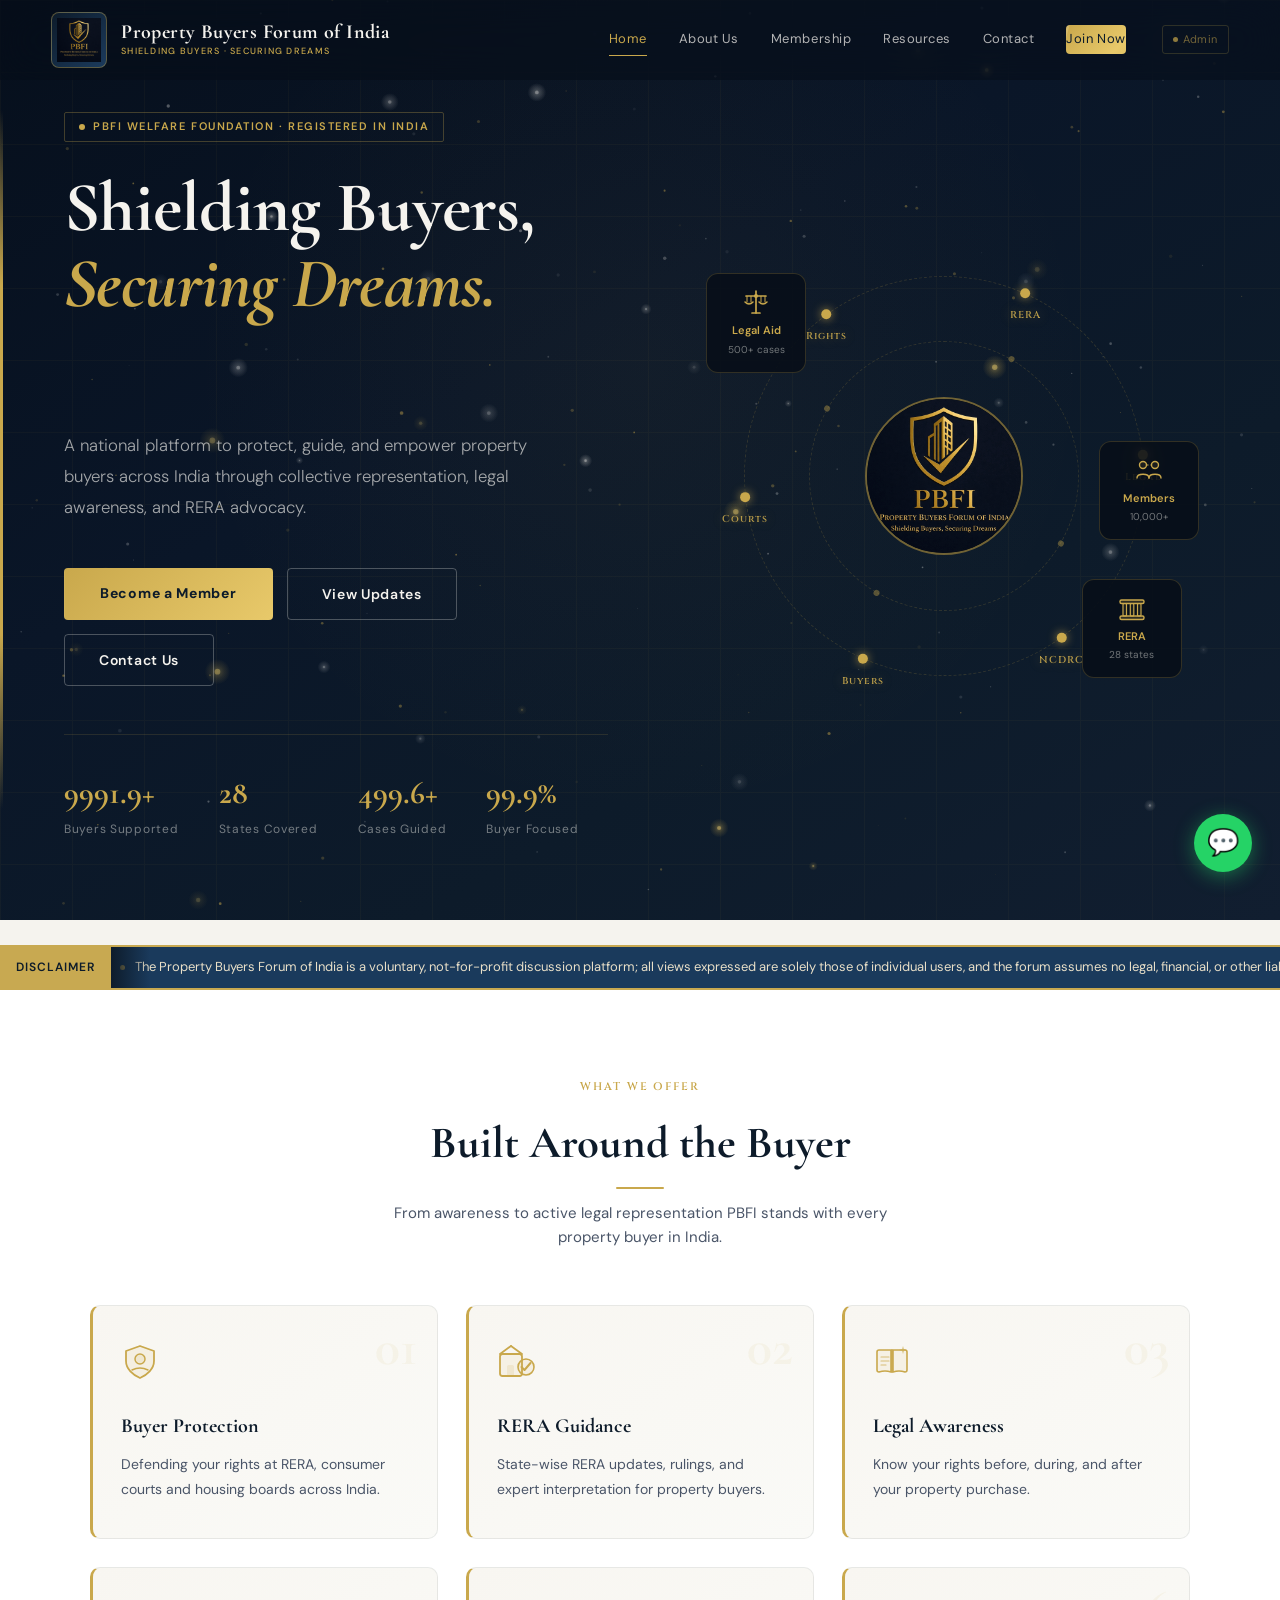
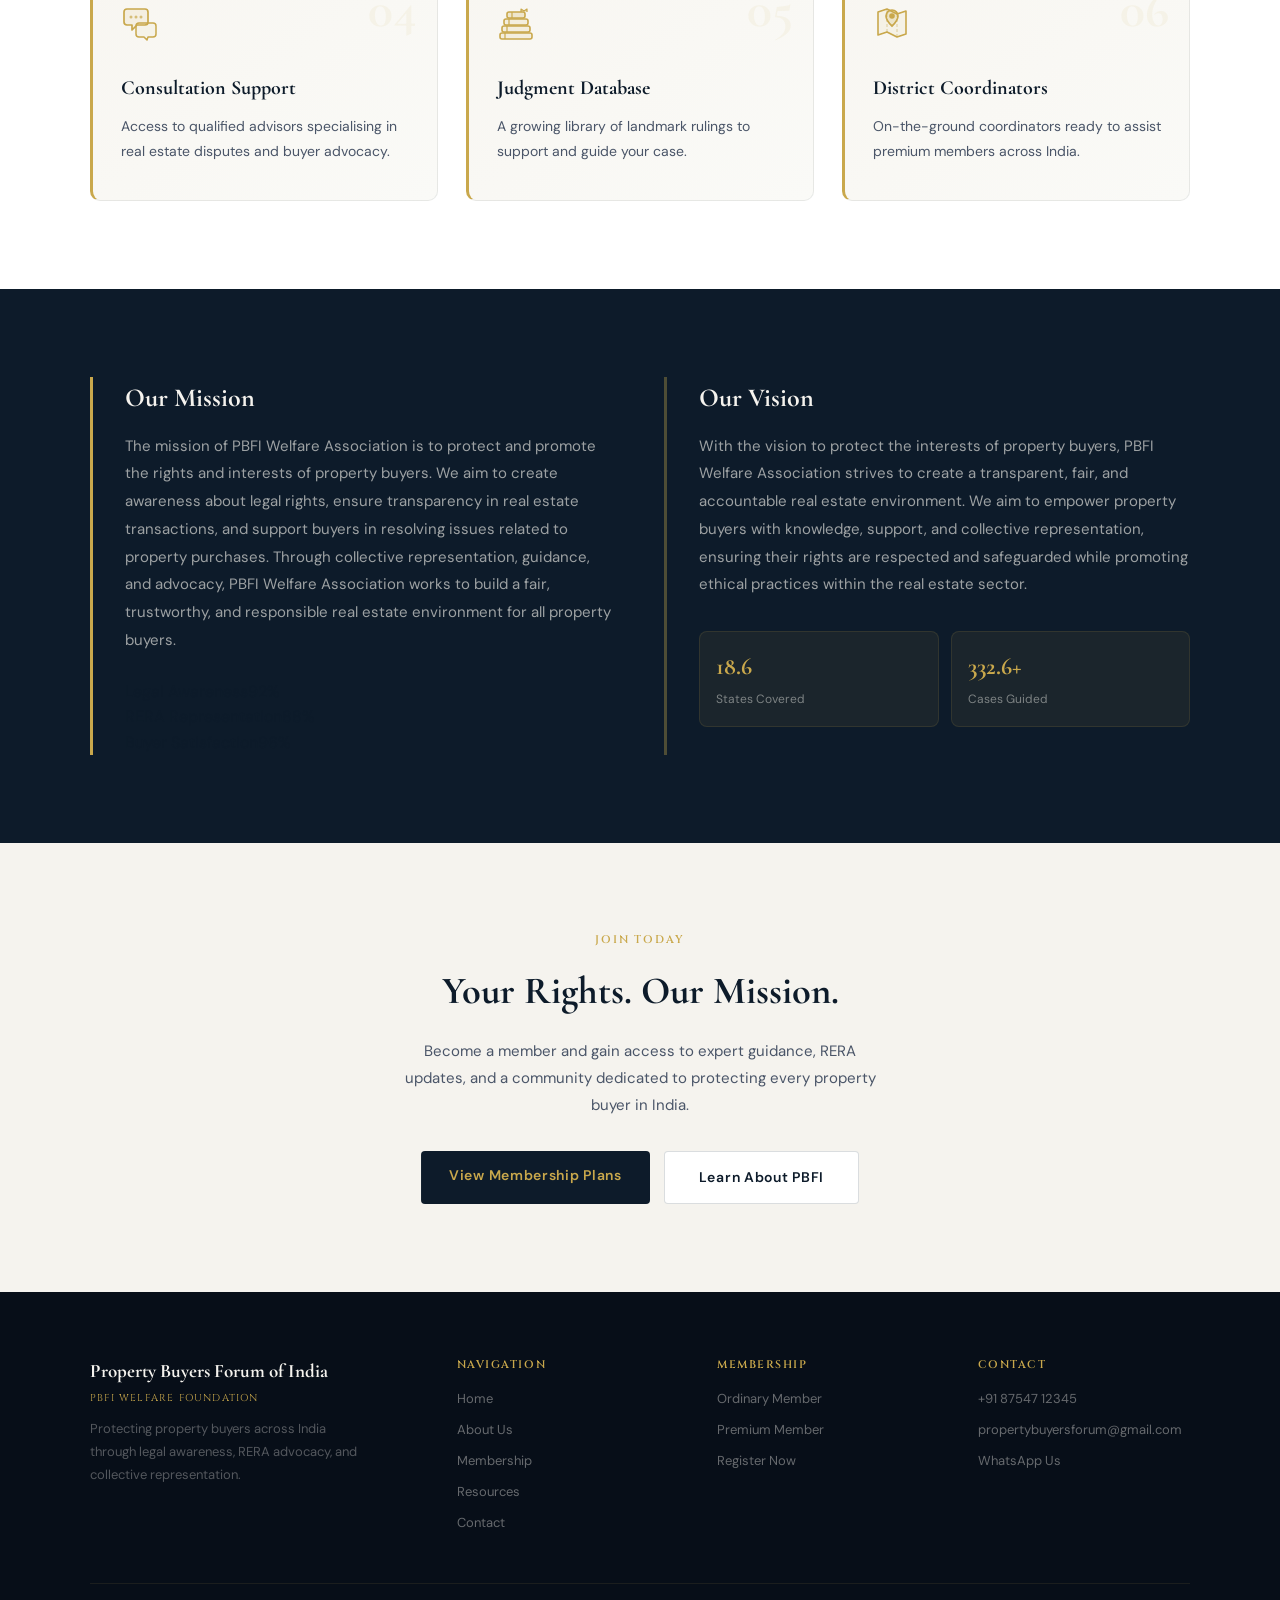
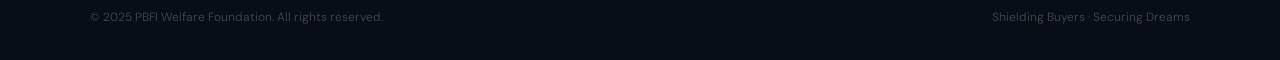
==== commit 50e8e694: "fix logo path" ====
--- a/index.html
+++ b/index.html
@@ -116,7 +116,7 @@
       <img src="./images/logo.png" alt="Property Buyers Forum of India Logo">
     </div>
     <div>
-      <div class="navbar-brand-name">Property Property Buyers Forum of India</div>
+      <div class="navbar-brand-name">Property Buyers Forum of India</div>
       <div class="navbar-brand-tag">SHIELDING BUYERS · SECURING DREAMS</div>
     </div>
   </a>
@@ -307,11 +307,11 @@
   <div class="ticker-track">
     <span class="ticker-text">
       <span class="ticker-dot"></span>
-      The Property Property Buyers Forum of India is a voluntary, not-for-profit discussion platform; all views expressed are solely those of individual users, and the forum assumes no legal, financial, or other liability arising from reliance on such information.
+      The Property Buyers Forum of India is a voluntary, not-for-profit discussion platform; all views expressed are solely those of individual users, and the forum assumes no legal, financial, or other liability arising from reliance on such information.
     </span>
     <span class="ticker-text">
       <span class="ticker-dot"></span>
-      The Property Property Buyers Forum of India is a voluntary, not-for-profit discussion platform; all views expressed are solely those of individual users, and the forum assumes no legal, financial, or other liability arising from reliance on such information.
+      The Property Buyers Forum of India is a voluntary, not-for-profit discussion platform; all views expressed are solely those of individual users, and the forum assumes no legal, financial, or other liability arising from reliance on such information.
     </span>
   </div>
 </div>
